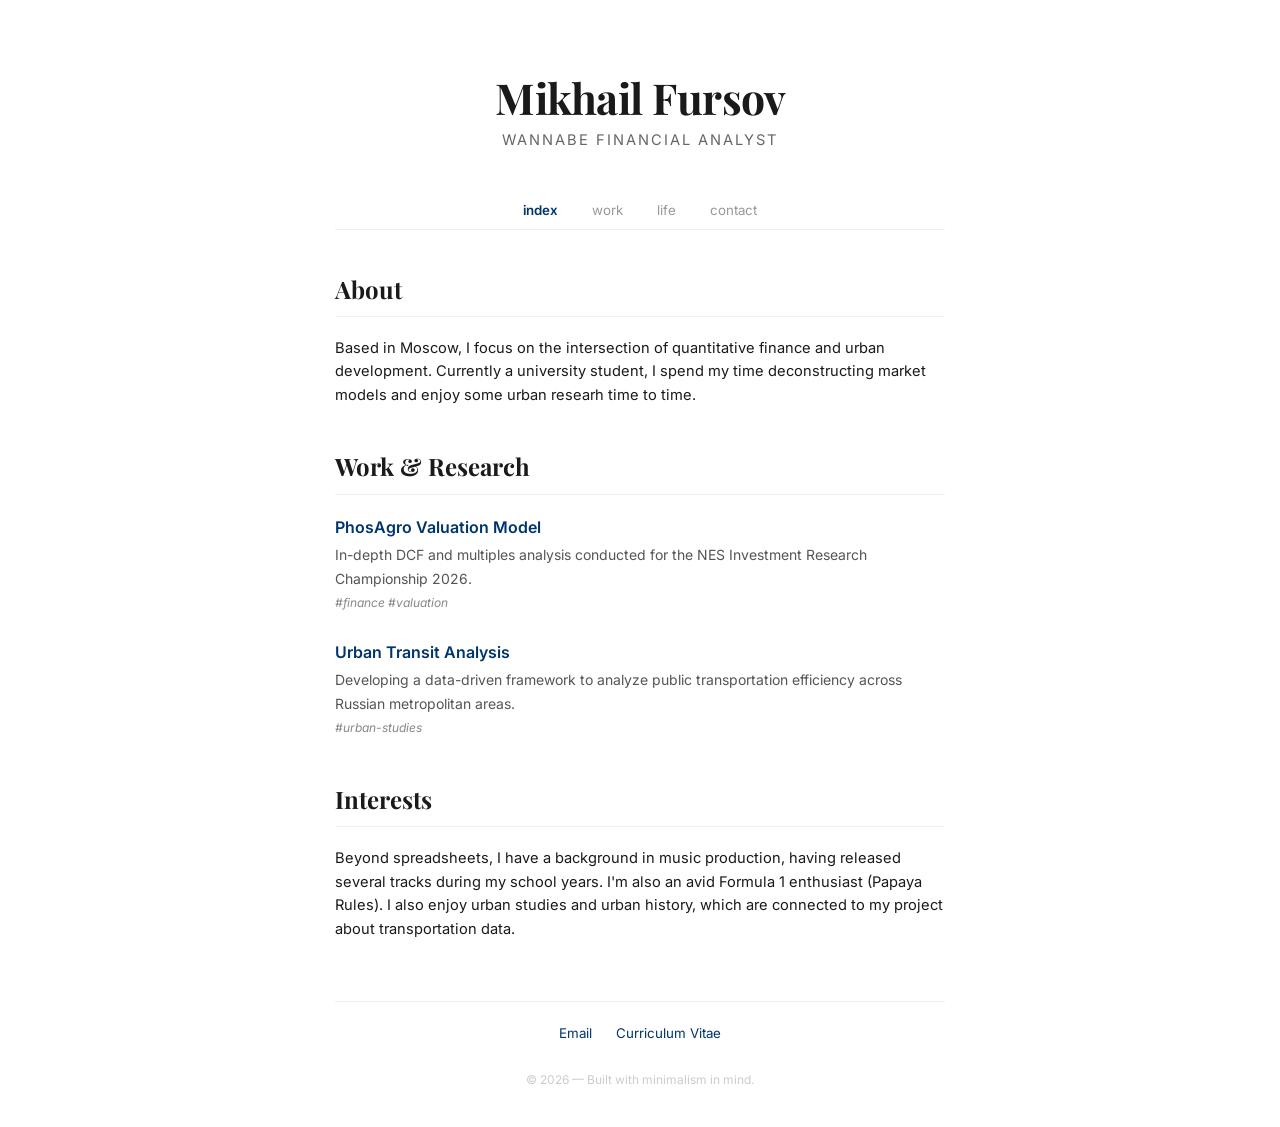
==== site/mnwok.html @ 82ed9640 "redesign" ====
<!DOCTYPE html>
<html lang="en">
<head>
<meta charset="UTF-8">
<style>
    @import url('https://fonts.googleapis.com/css2?family=Inter:wght@300;400;600&family=Playfair+Display:ital,wght@0,700;1,700&display=swap');

    * {
        box-sizing: border-box;
    }

    body {
        margin: 0;
        padding: 0;
        background-color: #ffffff;
        color: #1a1a1a;
        font-family: 'Inter', sans-serif;
        display: flex;
        justify-content: center;
        align-items: center;
        min-height: 100vh;
    }

    /* Main Container - Centered like monomere */
    .container {
        width: 100%;
        max-width: 650px;
        padding: 40px 20px;
        text-align: center;
    }

    /* Header Section */
    header {
        margin-bottom: 50px;
    }

    h1 {
        font-family: 'Playfair Display', serif;
        font-size: 32pt;
        font-weight: 700;
        margin-bottom: 5px;
        letter-spacing: -0.5px;
    }

    .subtitle {
        font-size: 11pt;
        color: #666;
        text-transform: uppercase;
        letter-spacing: 2px;
        font-weight: 400;
    }

    /* Tab Navigation - Minimalist style */
    .tabs {
        display: block;
        border-bottom: 1px solid #eee;
        margin-bottom: 40px;
        padding-bottom: 10px;
    }

    .tabs a {
        text-decoration: none;
        color: #999;
        font-size: 10pt;
        margin: 0 15px;
        transition: color 0.3s ease;
        text-transform: lowercase;
    }

    .tabs a:hover, .tabs a.active {
        color: #00356B;
        font-weight: 600;
    }

    /* Content Area */
    .content-section {
        text-align: left;
        line-height: 1.6;
        font-size: 11pt;
    }

    h2 {
        font-family: 'Playfair Display', serif;
        font-size: 18pt;
        border-bottom: 1px solid #f0f0f0;
        padding-bottom: 8px;
        margin-top: 40px;
        margin-bottom: 20px;
    }

    .project-item {
        margin-bottom: 25px;
    }

    .project-title {
        font-weight: 600;
        color: #00356B;
        display: block;
        margin-bottom: 4px;
        font-size: 12pt;
    }

    .project-desc {
        color: #555;
        font-size: 10.5pt;
    }

    .tag {
        font-size: 9pt;
        color: #888;
        font-style: italic;
    }

    /* Footer / Links */
    .links {
        margin-top: 60px;
        padding-top: 20px;
        border-top: 1px solid #eee;
    }

    .links a {
        color: #00356B;
        text-decoration: none;
        font-size: 10pt;
        margin: 0 10px;
        border-bottom: 1px transparent;
    }

    .links a:hover {
        text-decoration: underline;
    }

    footer {
        margin-top: 30px;
        font-size: 9pt;
        color: #ccc;
    }

    /* Animation */
    .fade-in {
        animation: fadeIn 1s ease-in;
    }

    @keyframes fadeIn {
        from { opacity: 0; transform: translateY(10px); }
        to { opacity: 1; transform: translateY(0); }
    }
</style>
</head>
<body>

<div class="container fade-in">
    <header>
        <h1>Mikhail Fursov</h1>
        <div class="subtitle">Wannabe Financial Analyst</div>
    </header>

    <nav class="tabs">
        <a href="#about" class="active">Index</a>
        <a href="#projects">Work</a>
        <a href="#hobbies">Life</a>
        <a href="#contact">Contact</a>
    </nav>

    <main class="content-section">
        <section id="about">
            <h2>About</h2>
            <p>
                Based in Moscow, I focus on the intersection of quantitative finance and urban development. 
                Currently a university student, I spend my time deconstructing market models and enjoy some 
                urban researh time to time.
            </p>
        </section>

        <section id="projects">
            <h2>Work & Research</h2>
            
            <div class="project-item">
                <span class="project-title">PhosAgro Valuation Model</span>
                <span class="project-desc">In-depth DCF and multiples analysis conducted for the NES Investment Research Championship 2026.</span><br>
                <span class="tag">#finance #valuation</span>
            </div>

            <div class="project-item">
                <span class="project-title">Urban Transit Analysis</span>
                <span class="project-desc">Developing a data-driven framework to analyze public transportation efficiency across Russian metropolitan areas.</span><br>
                <span class="tag">#urban-studies</span>
            </div>
        </section>

        <section id="hobbies">
            <h2>Interests</h2>
            <p>
                Beyond spreadsheets, I have a background in music production, having released several tracks 
                during my school years. I'm also an avid Formula 1 enthusiast (Papaya Rules). I also enjoy urban 
                studies and urban history, which are connected to my project about transportation data.
            </p>
        </section>
    </main>

    <div class="links" id="contact">
        <a href="mailto:mikhail-fursov-21@yandex.com">Email</a>
        <a href="/CV.pdf">Curriculum Vitae</a>
    </div>

    <footer>
        &copy; 2026 &mdash; Built with minimalism in mind.
    </footer>
</div>

</body>
</html>
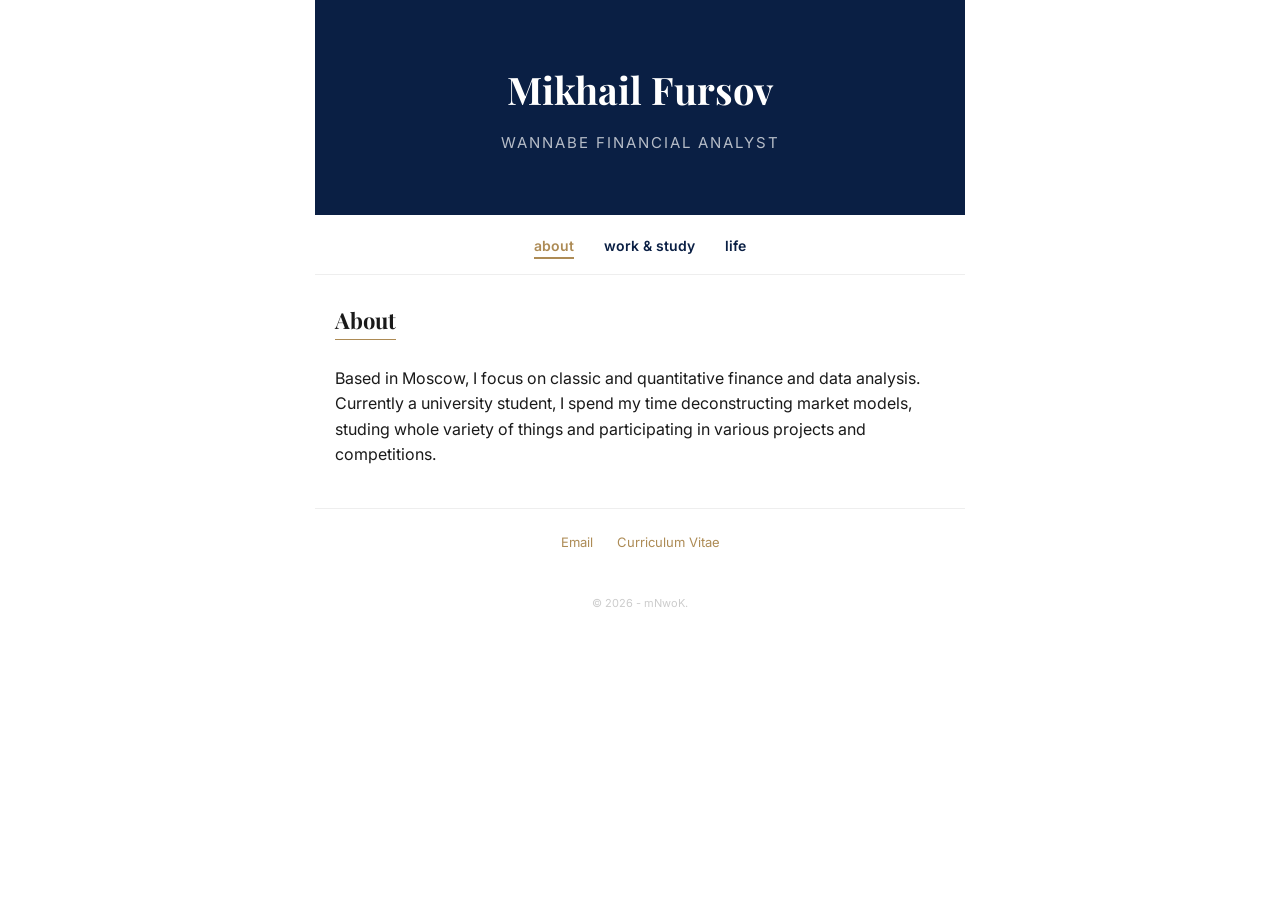
==== commit 9872a584: "redesign" ====
--- a/site/mnwok.html
+++ b/site/mnwok.html
@@ -2,11 +2,31 @@
 <html lang="en">
 <head>
 <meta charset="UTF-8">
+<meta name="viewport" content="width=device-width, initial-scale=1.0">
+<title>Mikhail Fursov</title>
+
+<link href="https://fonts.googleapis.com/css2?family=Inter:wght@300;400;600&family=Playfair+Display:wght@700&display=swap" rel="stylesheet">
+
 <style>
-    @import url('https://fonts.googleapis.com/css2?family=Inter:wght@300;400;600&family=Playfair+Display:ital,wght@0,700;1,700&display=swap');
-
-    * {
-        box-sizing: border-box;
+    @keyframes fadeIn {
+        from { opacity: 0; transform: translateY(10px); }
+        to { opacity: 1; transform: translateY(0); }
+    }
+    
+    main section {
+        display: none;
+        animation: fadeIn 0.5s ease-out;
+    }
+
+    /* Показываем только активную секцию */
+    main section.active {
+        display: block;
+    }
+
+    /* Стиль для активной ссылки в меню */
+    nav a.active {
+        color: #AD8B55;
+        border-bottom: 2px solid #AD8B55;
     }
 
     body {
@@ -17,196 +37,215 @@
         font-family: 'Inter', sans-serif;
         display: flex;
         justify-content: center;
-        align-items: center;
-        min-height: 100vh;
-    }
-
-    /* Main Container - Centered like monomere */
+        line-height: 1.6;
+    }
+
     .container {
         width: 100%;
         max-width: 650px;
-        padding: 40px 20px;
+        padding: 0 0 80px 0;
+        animation: fadeIn 0.8s ease-out;
+    }
+
+    /* Секция заголовка с синим фоном */
+    header {
+        background-color: #0A1F44;
+        color: #ffffff;
         text-align: center;
-    }
-
-    /* Header Section */
-    header {
-        margin-bottom: 50px;
+        padding: 60px 20px;
+        margin-bottom: 20px;
     }
 
     h1 {
         font-family: 'Playfair Display', serif;
-        font-size: 32pt;
+        font-size: 38px;
+        margin: 0 0 10px 0;
         font-weight: 700;
-        margin-bottom: 5px;
-        letter-spacing: -0.5px;
     }
 
     .subtitle {
-        font-size: 11pt;
-        color: #666;
+        font-size: 15px;
+        color: rgba(255, 255, 255, 0.7);
         text-transform: uppercase;
         letter-spacing: 2px;
-        font-weight: 400;
-    }
-
-    /* Tab Navigation - Minimalist style */
-    .tabs {
-        display: block;
+    }
+
+    /* Навигация с чёрным текстом */
+    nav {
+        display: flex;
+        justify-content: center;
         border-bottom: 1px solid #eee;
+        margin-bottom: 10px;
+        padding-bottom: 15px;
+    }
+
+    nav a {
+        text-decoration: none;
+        color: #0A1F44;
+        font-size: 14px;
+        font-weight: 600;
+        margin: 0 15px;
+        transition: opacity 0.3s ease;
+        text-transform: lowercase;
+    }
+
+    nav a:hover {
+        opacity: 0.6;
+        color: #AD8B55;
+    }
+
+    main {
+        padding: 0 20px;
+    }
+
+    section {
         margin-bottom: 40px;
-        padding-bottom: 10px;
-    }
-
-    .tabs a {
-        text-decoration: none;
-        color: #999;
-        font-size: 10pt;
-        margin: 0 15px;
-        transition: color 0.3s ease;
-        text-transform: lowercase;
-    }
-
-    .tabs a:hover, .tabs a.active {
-        color: #00356B;
-        font-weight: 600;
-    }
-
-    /* Content Area */
-    .content-section {
-        text-align: left;
-        line-height: 1.6;
-        font-size: 11pt;
     }
 
     h2 {
         font-family: 'Playfair Display', serif;
-        font-size: 18pt;
-        border-bottom: 1px solid #f0f0f0;
-        padding-bottom: 8px;
-        margin-top: 40px;
-        margin-bottom: 20px;
-    }
-
-    .project-item {
-        margin-bottom: 25px;
+        font-size: 22px;
+        margin-bottom: 10px;
+        border-bottom: 1px solid #AD8B55;
+        display: inline-block;
+    }
+
+    .project {
+        margin-bottom: 30px;
     }
 
     .project-title {
         font-weight: 600;
         color: #00356B;
+        text-decoration: none;
         display: block;
-        margin-bottom: 4px;
-        font-size: 12pt;
-    }
-
-    .project-desc {
+        margin-bottom: 5px;
+    }
+
+    .project p {
+        margin: 0;
+        font-size: 14px;
         color: #555;
-        font-size: 10.5pt;
     }
 
     .tag {
-        font-size: 9pt;
-        color: #888;
+        font-size: 11px;
+        color: #aaa;
         font-style: italic;
-    }
-
-    /* Footer / Links */
-    .links {
-        margin-top: 60px;
-        padding-top: 20px;
+        margin-top: 5px;
+        display: block;
+    }
+
+    .footer-links {
+        text-align: center;
+        margin-top: 40px;
+        padding: 20px 20px;
         border-top: 1px solid #eee;
     }
 
-    .links a {
-        color: #00356B;
+    .footer-links a {
+        color: #AD8B55;
         text-decoration: none;
-        font-size: 10pt;
+        font-size: 13px;
         margin: 0 10px;
-        border-bottom: 1px transparent;
-    }
-
-    .links a:hover {
-        text-decoration: underline;
-    }
-
-    footer {
-        margin-top: 30px;
-        font-size: 9pt;
+    }
+
+    .copyright {
+        margin-top: 20px;
+        font-size: 11px;
         color: #ccc;
-    }
-
-    /* Animation */
-    .fade-in {
-        animation: fadeIn 1s ease-in;
-    }
-
-    @keyframes fadeIn {
-        from { opacity: 0; transform: translateY(10px); }
-        to { opacity: 1; transform: translateY(0); }
+        text-align: center;
+    }
+
+    html {
+        scroll-behavior: smooth;
     }
 </style>
 </head>
 <body>
 
-<div class="container fade-in">
+<div class="container">
     <header>
         <h1>Mikhail Fursov</h1>
         <div class="subtitle">Wannabe Financial Analyst</div>
     </header>
 
-    <nav class="tabs">
-        <a href="#about" class="active">Index</a>
-        <a href="#projects">Work</a>
-        <a href="#hobbies">Life</a>
-        <a href="#contact">Contact</a>
+    <nav>
+        <a href="#about">about</a>
+        <a href="#projects">work & study</a>
+        <a href="#hobbies">life</a>
     </nav>
 
-    <main class="content-section">
+    <main>
         <section id="about">
             <h2>About</h2>
-            <p>
-                Based in Moscow, I focus on the intersection of quantitative finance and urban development. 
-                Currently a university student, I spend my time deconstructing market models and enjoy some 
-                urban researh time to time.
+            <p>Based in Moscow, I focus on classic and quantitative finance and data analysis. Currently a university student, I spend my time deconstructing market models, studing whole variety of things and participating in various projects and competitions.</p>
+        </section>
+
+        <section id="projects">
+            <h2>Projects & Research</h2>
+            <!-- Intro text for the Work section -->
+            <p style="font-size: 14px; color: #888; margin-bottom: 15px; font-style: italic;">
+                Below are the projects I am currently developing or have once completed. 
+            
             </p>
-        </section>
-
-        <section id="projects">
-            <h2>Work & Research</h2>
-            
-            <div class="project-item">
-                <span class="project-title">PhosAgro Valuation Model</span>
-                <span class="project-desc">In-depth DCF and multiples analysis conducted for the NES Investment Research Championship 2026.</span><br>
+
+            <div class="project">
+                <a href="#" class="project-title">PhosAgro Valuation Model</a>
+                <p>In-depth DCF and multiples analysis conducted for the NES Investment Research Championship 2026</p>
                 <span class="tag">#finance #valuation</span>
             </div>
-
-            <div class="project-item">
-                <span class="project-title">Urban Transit Analysis</span>
-                <span class="project-desc">Developing a data-driven framework to analyze public transportation efficiency across Russian metropolitan areas.</span><br>
-                <span class="tag">#urban-studies</span>
+            
+            <div class="project">
+                <a href="#" class="project-title">Urban Transit Analytics</a>
+                <p>Developing a data-driven framework to analyze public transportation efficiency across Russian metropolitan areas.</p>
+                <span class="tag">#urban-studies #python</span>
             </div>
         </section>
-
+        
         <section id="hobbies">
             <h2>Interests</h2>
-            <p>
-                Beyond spreadsheets, I have a background in music production, having released several tracks 
-                during my school years. I'm also an avid Formula 1 enthusiast (Papaya Rules). I also enjoy urban 
-                studies and urban history, which are connected to my project about transportation data.
-            </p>
+            <p>Beyond spreadsheets, I enjoy maths, geography, history and pretty much everything that brings my curiosity leads me into. 
+                I'm also an avid urban studies enthusiast, which are connected to my project about transportation data. And potetially am
+                going to contribute to a course on urban planning</p>
         </section>
     </main>
 
-    <div class="links" id="contact">
+    <div class="footer-links" id="contact">
         <a href="mailto:mikhail-fursov-21@yandex.com">Email</a>
         <a href="/CV.pdf">Curriculum Vitae</a>
     </div>
 
-    <footer>
-        &copy; 2026 &mdash; Built with minimalism in mind.
-    </footer>
+    <div class="copyright">
+        © 2026 - mNwoK.
+    </div>
 </div>
+
+<script>
+    const tabs = document.querySelectorAll('nav a');
+    const sections = document.querySelectorAll('main section');
+
+    tabs.forEach(tab => {
+        tab.addEventListener('click', (e) => {
+            e.preventDefault(); // Отменяем стандартный переход по ссылке
+            
+            const targetId = tab.getAttribute('href').replace('#', '');
+
+            // 1. Убираем класс active у всех вкладок и секций
+            tabs.forEach(t => t.classList.remove('active'));
+            sections.forEach(s => s.classList.remove('active'));
+
+            // 2. Добавляем active текущей вкладке и нужной секции
+            tab.classList.add('active');
+            document.getElementById(targetId).classList.add('active');
+        });
+    });
+
+    // По умолчанию открываем первую вкладку (About/Index)
+    document.addEventListener('DOMContentLoaded', () => {
+        tabs[0].click();
+    });
+</script>
 
 </body>
 </html>
